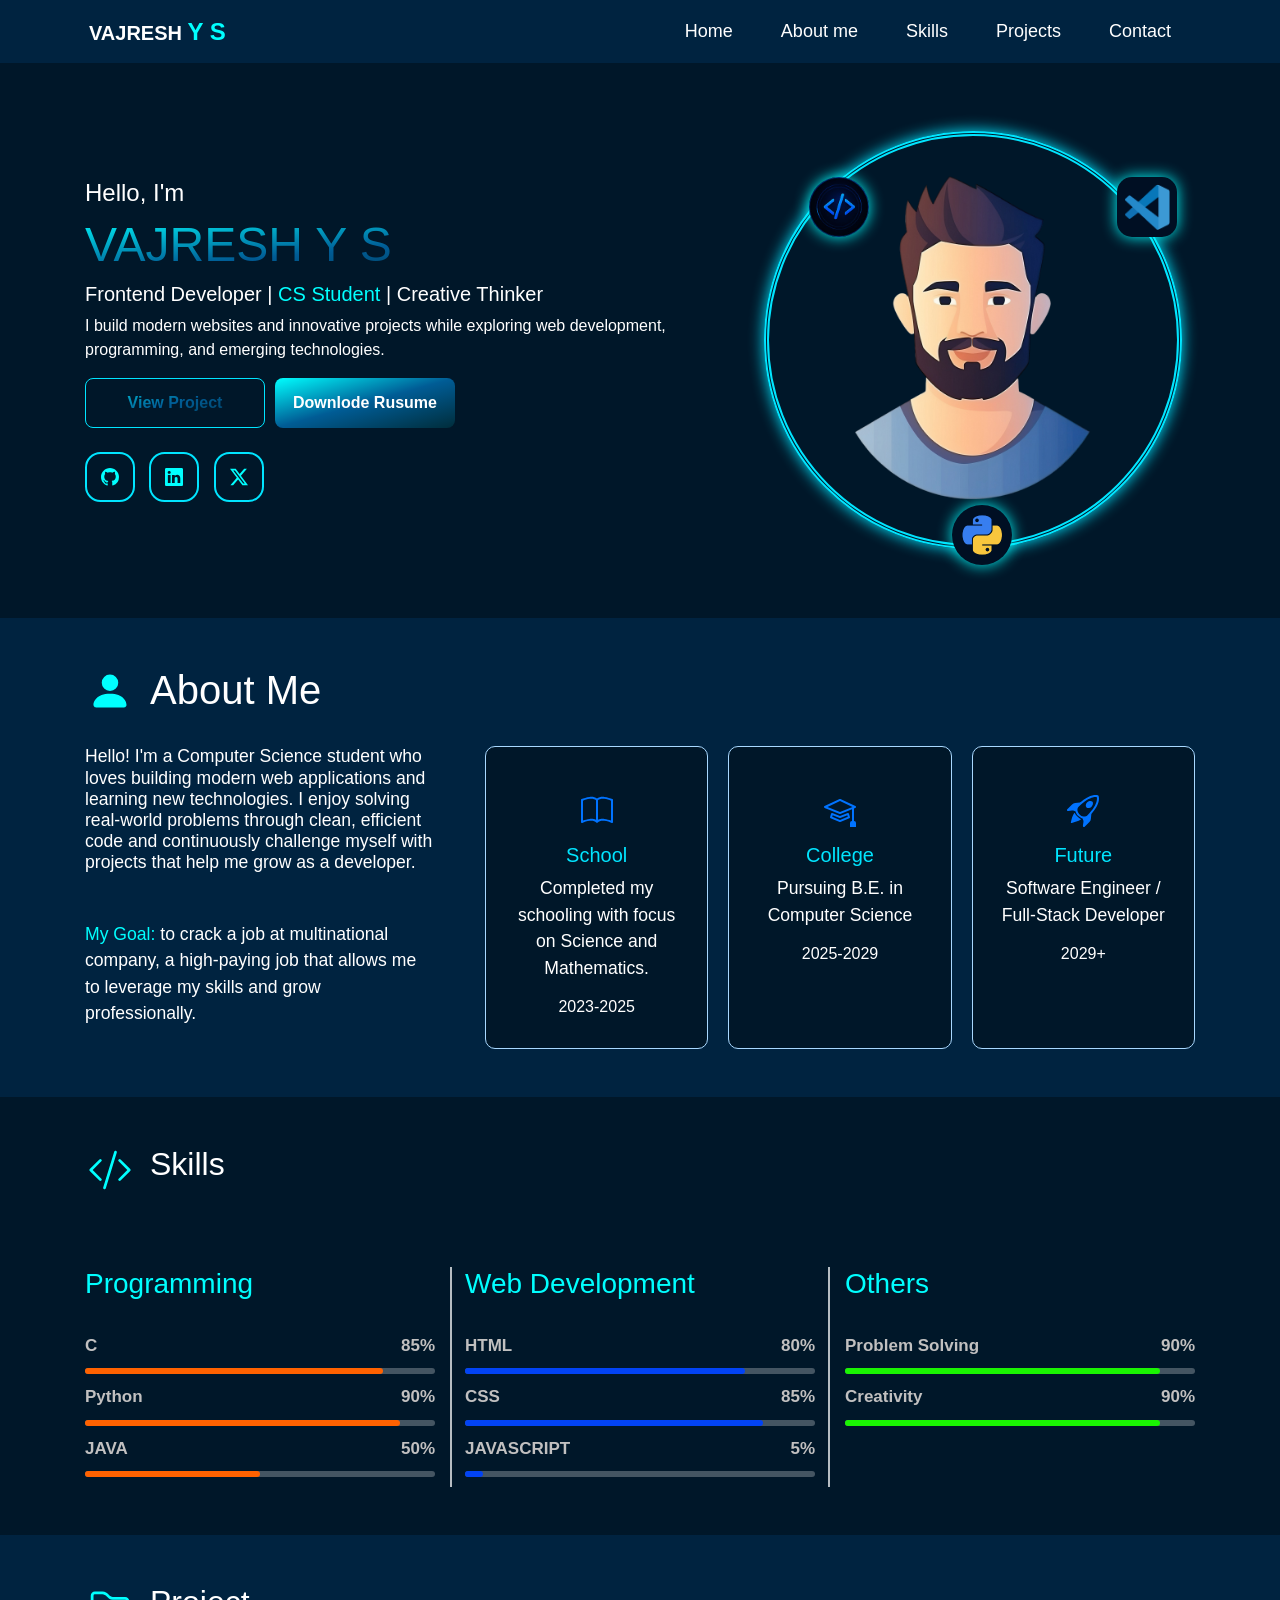
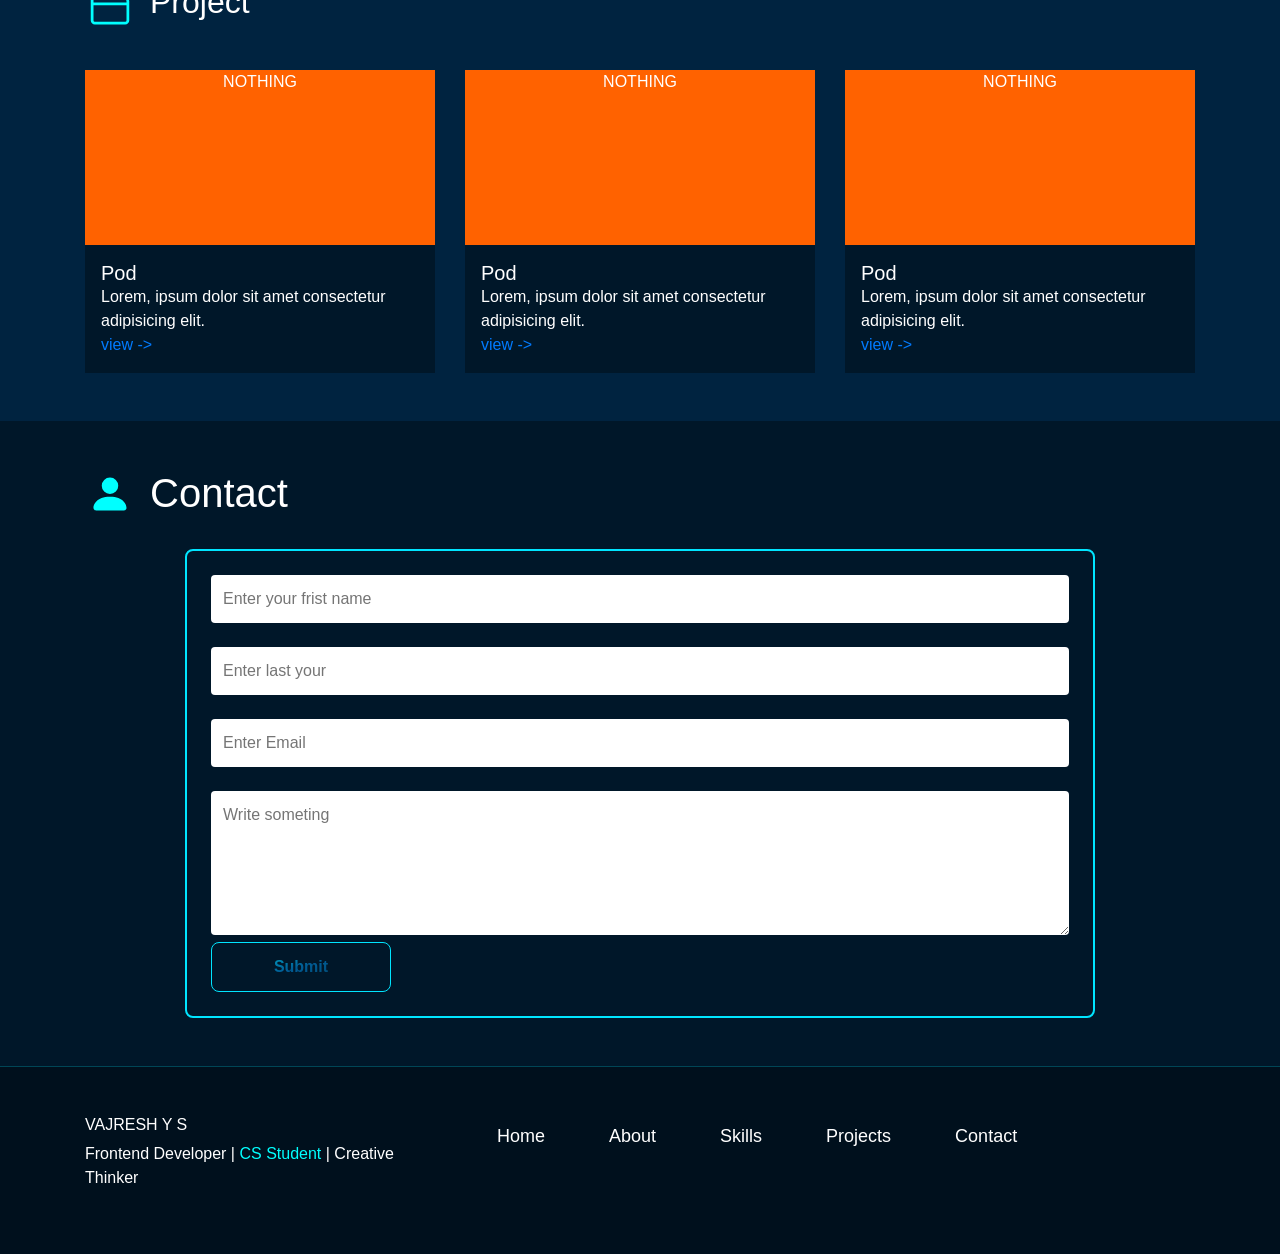
==== index.html @ bcf85f38 "new" ====
<!doctype html>
<html lang="en">

<head>
    <meta charset="UTF-8" />
    <meta name="viewport" content="width=device-width, initial-scale=1.0" />
    <title>Document</title>

    <link rel="stylesheet" href="style.css" />

    <link rel="stylesheet" href="https://stackpath.bootstrapcdn.com/bootstrap/4.5.2/css/bootstrap.min.css"
        integrity="sha384-JcKb8q3iqJ61gNV9KGb8thSsNjpSL0n8PARn9HuZOnIxN0hoP+VmmDGMN5t9UJ0Z" crossorigin="anonymous" />
    <script src="https://code.jquery.com/jquery-3.5.1.slim.min.js"
        integrity="sha384-DfXdz2htPH0lsSSs5nCTpuj/zy4C+OGpamoFVy38MVBnE+IbbVYUew+OrCXaRkfj"
        crossorigin="anonymous"></script>
    <script src="https://cdn.jsdelivr.net/npm/popper.js@1.16.1/dist/umd/popper.min.js"
        integrity="sha384-9/reFTGAW83EW2RDu2S0VKaIzap3H66lZH81PoYlFhbGU+6BZp6G7niu735Sk7lN"
        crossorigin="anonymous"></script>
    <script src="https://stackpath.bootstrapcdn.com/bootstrap/4.5.2/js/bootstrap.min.js"
        integrity="sha384-B4gt1jrGC7Jh4AgTPSdUtOBvfO8shuf57BaghqFfPlYxofvL8/KUEfYiJOMMV+rV"
        crossorigin="anonymous"></script>
</head>

<body>
    <header>
        <nav class="navbar navbar-expand-lg navbar-dark fixed-top">
            <div class="container d-flex flex-row">
                <a class="navbar-brand navbar-logo ml-1" href="#">
                    VAJRESH <span class="navbar-logo">Y S</span>
                </a>
                <button class="navbar-toggler" type="button" data-toggle="collapse" data-target="#navbarNavAltMarkup"
                    aria-controls="navbarNavAltMarkup" aria-expanded="false" aria-label="Toggle navigation">
                    <span class="navbar-toggler-icon"></span>
                </button>
                <div class="collapse navbar-collapse" id="navbarNavAltMarkup">
                    <div class="navbar-nav ml-auto">
                        <a class="nav-link" id="link" href="#home">Home</a>
                        <a class="nav-link" id="link" href="#aboutme">About me</a>
                        <a class="nav-link" id="link" href="#skills">Skills</a>
                        <a class="nav-link" id="link" href="#project">Projects</a>
                        <!-- <a class="nav-link" id="link" href="#">Resume</a> -->
                        <a class="nav-link" id="link" href="#contact">Contact</a>
                    </div>
                </div>
            </div>
        </nav>
    </header>
    <main>
        <section id="home">
            <div class="home-bg pt-5 pb-5">
                <div class="container d-flex flex-column justify-content-center">
                    <div class="row">
                        <div class="col-12 col-lg-7 order-2 order-lg-1 d-flex flex-column justify-content-center">
                            <div class="part1 text-white">
                                <h4>Hello, I'm</h4>
                                <h1>VAJRESH Y S</h1>
                                <h5 class="cs">
                                    Frontend Developer | <span>CS Student</span> | Creative Thinker
                                </h5>
                                <p>
                                    I build modern websites and innovative projects while exploring
                                    web development, programming, and emerging technologies.
                                </p>
                                <div class="two-button" style="display: flex">
                                    <button class="color-btn">View Project</button>
                                    <button class="outline-btn">Downlode Rusume</button>
                                </div>
                                <div class="social mt-4">
                                    <svg xmlns="http://www.w3.org/2000/svg" width="16" height="16" fill="currentColor"
                                        class="bi bi-github" viewBox="0 0 16 16">
                                        <path
                                            d="M8 0C3.58 0 0 3.58 0 8c0 3.54 2.29 6.53 5.47 7.59.4.07.55-.17.55-.38 0-.19-.01-.82-.01-1.49-2.01.37-2.53-.49-2.69-.94-.09-.23-.48-.94-.82-1.13-.28-.15-.68-.52-.01-.53.63-.01 1.08.58 1.23.82.72 1.21 1.87.87 2.33.66.07-.52.28-.87.51-1.07-1.78-.2-3.64-.89-3.64-3.95 0-.87.31-1.59.82-2.15-.08-.2-.36-1.02.08-2.12 0 0 .67-.21 2.2.82.64-.18 1.32-.27 2-.27s1.36.09 2 .27c1.53-1.04 2.2-.82 2.2-.82.44 1.1.16 1.92.08 2.12.51.56.82 1.27.82 2.15 0 3.07-1.87 3.75-3.65 3.95.29.25.54.73.54 1.48 0 1.07-.01 1.93-.01 2.2 0 .21.15.46.55.38A8.01 8.01 0 0 0 16 8c0-4.42-3.58-8-8-8" />
                                    </svg>
                                    <svg xmlns="http://www.w3.org/2000/svg" width="16" height="16" fill="currentColor"
                                        class="bi bi-linkedin" viewBox="0 0 16 16">
                                        <path
                                            d="M0 1.146C0 .513.526 0 1.175 0h13.65C15.474 0 16 .513 16 1.146v13.708c0 .633-.526 1.146-1.175 1.146H1.175C.526 16 0 15.487 0 14.854zm4.943 12.248V6.169H2.542v7.225zm-1.2-8.212c.837 0 1.358-.554 1.358-1.248-.015-.709-.52-1.248-1.342-1.248S2.4 3.226 2.4 3.934c0 .694.521 1.248 1.327 1.248zm4.908 8.212V9.359c0-.216.016-.432.08-.586.173-.431.568-.878 1.232-.878.869 0 1.216.662 1.216 1.634v3.865h2.401V9.25c0-2.22-1.184-3.252-2.764-3.252-1.274 0-1.845.7-2.165 1.193v.025h-.016l.016-.025V6.169h-2.4c.03.678 0 7.225 0 7.225z" />
                                    </svg>
                                    <svg xmlns="http://www.w3.org/2000/svg" width="16" height="16" fill="currentColor"
                                        class="bi bi-twitter-x" viewBox="0 0 16 16">
                                        <path
                                            d="M12.6.75h2.454l-5.36 6.142L16 15.25h-4.937l-3.867-5.07-4.425 5.07H.316l5.733-6.57L0 .75h5.063l3.495 4.633L12.601.75Zm-.86 13.028h1.36L4.323 2.145H2.865z" />
                                    </svg>
                                </div>
                            </div>
                        </div>
                        <div class="col-12 d-lg-none order-1 order-lg-2">
                            <div class="orbit">
                                <img src="/img/logo.jpg" class="coder-logo" />
                                <img src="/img/vs.png" class="vs-logo" />
                                <img src="/img/py.png" class="py-logo" />
                            </div>
                            <div>
                                <img src="/img/pro.png" class="photo" />
                            </div>
                        </div>
                        <div
                            class="col-lg-5 d-none d-lg-flex order-lg-2 justify-content-center align-items-center home-image-column">
                            <div class="orbit">
                                <img src="/img/logo.jpg" class="coder-logo" />
                                <img src="/img/vs.png" class="vs-logo" />
                                <img src="/img/py.png" class="py-logo" />
                            </div>
                            <div>
                                <img src="/img/pro.png" class="photo" />
                            </div>
                        </div>
                    </div>
                </div>
            </div>
        </section>
        <section id="aboutme">
            <div class="about-bg pt-5 pb-5">
                <div class="container">
                    <div class="row">
                        <!-- <div class="cir"></div> -->
                        <div class="col-12 d-flex flex-row pb-4">
                            <div>
                                <svg xmlns="http://www.w3.org/2000/svg" width="16" height="16" fill="currentColor"
                                    class="bi bi-person-fill" viewBox="0 0 16 16">
                                    <path d="M3 14s-1 0-1-1 1-4 6-4 6 3 6 4-1 1-1 1zm5-6a3 3 0 1 0 0-6 3 3 0 0 0 0 6" />
                                </svg>
                            </div>
                            <div>
                                <h1>About Me</h1>
                            </div>
                        </div>
                        <div class="col-4 text-white">
                            <h6 class="about-text">
                                Hello! I'm a Computer Science student who loves building modern
                                web applications and learning new technologies. I enjoy solving
                                real-world problems through clean, efficient code and
                                continuously challenge myself with projects that help me grow as
                                a developer.
                            </h6>
                            <p class="mt-5 about-goal">
                                <span>My Goal:</span> to crack a job at multinational company, a
                                high-paying job that allows me to leverage my skills and grow
                                professionally.
                            </p>
                        </div>
                        <div class=" about-card d-flex flex-row col-8 text-white">
                            <div class="card-1 text-center">
                                <svg xmlns="http://www.w3.org/2000/svg" width="16" height="16" fill="currentColor"
                                    class="bi bi-book" viewBox="0 0 16 16">
                                    <path
                                        d="M1 2.828c.885-.37 2.154-.769 3.388-.893 1.33-.134 2.458.063 3.112.752v9.746c-.935-.53-2.12-.603-3.213-.493-1.18.12-2.37.461-3.287.811zm7.5-.141c.654-.689 1.782-.886 3.112-.752 1.234.124 2.503.523 3.388.893v9.923c-.918-.35-2.107-.692-3.287-.81-1.094-.111-2.278-.039-3.213.492zM8 1.783C7.015.936 5.587.81 4.287.94c-1.514.153-3.042.672-3.994 1.105A.5.5 0 0 0 0 2.5v11a.5.5 0 0 0 .707.455c.882-.4 2.303-.881 3.68-1.02 1.409-.142 2.59.087 3.223.877a.5.5 0 0 0 .78 0c.633-.79 1.814-1.019 3.222-.877 1.378.139 2.8.62 3.681 1.02A.5.5 0 0 0 16 13.5v-11a.5.5 0 0 0-.293-.455c-.952-.433-2.48-.952-3.994-1.105C10.413.809 8.985.936 8 1.783" />
                                </svg>
                                <h5>School</h5>
                                <p>Completed my schooling with focus on Science and Mathematics.</p>
                                <h6>2023-2025</h6>
                            </div>
                            <div class="card-2 text-center">
                                <svg xmlns="http://www.w3.org/2000/svg" width="16" height="16" fill="currentColor"
                                    class="bi bi-mortarboard" viewBox="0 0 16 16">
                                    <path
                                        d="M8.211 2.047a.5.5 0 0 0-.422 0l-7.5 3.5a.5.5 0 0 0 .025.917l7.5 3a.5.5 0 0 0 .372 0L14 7.14V13a1 1 0 0 0-1 1v2h3v-2a1 1 0 0 0-1-1V6.739l.686-.275a.5.5 0 0 0 .025-.917zM8 8.46 1.758 5.965 8 3.052l6.242 2.913z" />
                                    <path
                                        d="M4.176 9.032a.5.5 0 0 0-.656.327l-.5 1.7a.5.5 0 0 0 .294.605l4.5 1.8a.5.5 0 0 0 .372 0l4.5-1.8a.5.5 0 0 0 .294-.605l-.5-1.7a.5.5 0 0 0-.656-.327L8 10.466zm-.068 1.873.22-.748 3.496 1.311a.5.5 0 0 0 .352 0l3.496-1.311.22.748L8 12.46z" />
                                </svg>
                                <h5>College</h5>
                                <p>Pursuing B.E. in Computer Science</p>
                                <h6>2025-2029</h6>
                            </div>
                            <div class="card-3 text-center">
                                <svg xmlns="http://www.w3.org/2000/svg" width="16" height="16" fill="currentColor"
                                    class="bi bi-rocket-takeoff" viewBox="0 0 16 16">
                                    <path
                                        d="M9.752 6.193c.599.6 1.73.437 2.528-.362s.96-1.932.362-2.531c-.599-.6-1.73-.438-2.528.361-.798.8-.96 1.933-.362 2.532" />
                                    <path
                                        d="M15.811 3.312c-.363 1.534-1.334 3.626-3.64 6.218l-.24 2.408a2.56 2.56 0 0 1-.732 1.526L8.817 15.85a.51.51 0 0 1-.867-.434l.27-1.899c.04-.28-.013-.593-.131-.956a9 9 0 0 0-.249-.657l-.082-.202c-.815-.197-1.578-.662-2.191-1.277-.614-.615-1.079-1.379-1.275-2.195l-.203-.083a10 10 0 0 0-.655-.248c-.363-.119-.675-.172-.955-.132l-1.896.27A.51.51 0 0 1 .15 7.17l2.382-2.386c.41-.41.947-.67 1.524-.734h.006l2.4-.238C9.005 1.55 11.087.582 12.623.208c.89-.217 1.59-.232 2.08-.188.244.023.435.06.57.093q.1.026.16.045c.184.06.279.13.351.295l.029.073a3.5 3.5 0 0 1 .157.721c.055.485.051 1.178-.159 2.065m-4.828 7.475.04-.04-.107 1.081a1.54 1.54 0 0 1-.44.913l-1.298 1.3.054-.38c.072-.506-.034-.993-.172-1.418a9 9 0 0 0-.164-.45c.738-.065 1.462-.38 2.087-1.006M5.205 5c-.625.626-.94 1.351-1.004 2.09a9 9 0 0 0-.45-.164c-.424-.138-.91-.244-1.416-.172l-.38.054 1.3-1.3c.245-.246.566-.401.91-.44l1.08-.107zm9.406-3.961c-.38-.034-.967-.027-1.746.163-1.558.38-3.917 1.496-6.937 4.521-.62.62-.799 1.34-.687 2.051.107.676.483 1.362 1.048 1.928.564.565 1.25.941 1.924 1.049.71.112 1.429-.067 2.048-.688 3.079-3.083 4.192-5.444 4.556-6.987.183-.771.18-1.345.138-1.713a3 3 0 0 0-.045-.283 3 3 0 0 0-.3-.041Z" />
                                    <path
                                        d="M7.009 12.139a7.6 7.6 0 0 1-1.804-1.352A7.6 7.6 0 0 1 3.794 8.86c-1.102.992-1.965 5.054-1.839 5.18.125.126 3.936-.896 5.054-1.902Z" />
                                </svg>
                                <h5>Future</h5>
                                <div class="d-flex flex-column justify-content-space-between">
                                    <p>Software Engineer / Full-Stack Developer</p>
                                    <h6>2029+</h6>
                                </div>
                            </div>
                        </div>
                    </div>
                </div>
            </div>
        </section>
        <section id="skills">
            <div class="skills-bg pt-5 pb-5">
                <div class="container">
                    <div class="row">
                        <div class="col-12 d-flex flex-row pb-4 mb-5">
                            <svg xmlns="http://www.w3.org/2000/svg" width="16" height="16" fill="currentColor"
                                class="bi bi-code-slash" viewBox="0 0 16 16">
                                <path
                                    d="M10.478 1.647a.5.5 0 1 0-.956-.294l-4 13a.5.5 0 0 0 .956.294zM4.854 4.146a.5.5 0 0 1 0 .708L1.707 8l3.147 3.146a.5.5 0 0 1-.708.708l-3.5-3.5a.5.5 0 0 1 0-.708l3.5-3.5a.5.5 0 0 1 .708 0m6.292 0a.5.5 0 0 0 0 .708L14.293 8l-3.147 3.146a.5.5 0 0 0 .708.708l3.5-3.5a.5.5 0 0 0 0-.708l-3.5-3.5a.5.5 0 0 0-.708 0" />
                            </svg>
                            <h2 class="text-white">Skills</h2>
                        </div>
                        <div class="col-4">
                            <h3 class="skills-text">Programming</h3>
                            <div class="skills-per">
                                <span>C</span>
                                <span>85%</span>
                            </div>
                            <div class="box1">
                                <div class="for-c">

                                </div>
                            </div>
                            <div class="skills-per">
                                <span>Python</span>
                                <span>90%</span>
                            </div>
                            <div class="box1">
                                <div class="for-py">

                                </div>
                            </div>
                            <div class="skills-per">
                                <span>JAVA</span>
                                <span>50%</span>
                            </div>
                            <div class="box1">
                                <div class="for-java">

                                </div>
                            </div>
                        </div>
                        <div class="col-4 bor">
                            <h3 class="skills-text">Web Development</h3>
                            <div class="skills-per">
                                <span>HTML</span>
                                <span>80%</span>
                            </div>
                            <div class="box1">
                                <div class="for-html">

                                </div>
                            </div>
                            <div class="skills-per">
                                <span>CSS</span>
                                <span>85%</span>
                            </div>
                            <div class="box1">
                                <div class="for-css">

                                </div>
                            </div>
                            <div class="skills-per">
                                <span>JAVASCRIPT</span>
                                <span>5%</span>
                            </div>
                            <div class="box1">
                                <div class="for-js">

                                </div>
                            </div>
                        </div>
                        <div class="col-4">
                            <h3 class="skills-text">Others</h3>
                            <div class="skills-per">
                                <span>Problem Solving</span>
                                <span>90%</span>
                            </div>
                            <div class="box1">
                                <div class="for-prob">

                                </div>
                            </div>
                            <div class="skills-per">
                                <span>Creativity</span>
                                <span>90%</span>
                            </div>
                            <div class="box1">
                                <div class="for-creat">

                                </div>
                            </div>
                        </div>
                    </div>
                </div>
            </div>
            </div>
        </section>
        <section id="project">
            <div class="about-bg pt-5 pb-5">
                <div class="container">
                    <div class="row">
                        <div class="col-12 d-flex flex-row">
                            <svg xmlns="http://www.w3.org/2000/svg" width="16" height="16" fill="currentColor"
                                class="bi bi-folder2" viewBox="0 0 16 16">
                                <path
                                    d="M1 3.5A1.5 1.5 0 0 1 2.5 2h2.764c.958 0 1.76.56 2.311 1.184C7.985 3.648 8.48 4 9 4h4.5A1.5 1.5 0 0 1 15 5.5v7a1.5 1.5 0 0 1-1.5 1.5h-11A1.5 1.5 0 0 1 1 12.5zM2.5 3a.5.5 0 0 0-.5.5V6h12v-.5a.5.5 0 0 0-.5-.5H9c-.964 0-1.71-.629-2.174-1.154C6.374 3.334 5.82 3 5.264 3zM14 7H2v5.5a.5.5 0 0 0 .5.5h11a.5.5 0 0 0 .5-.5z" />
                            </svg>
                            <h2 class="mb-5">Project</h2>
                        </div>
                        <div class="col-4 pro-cardss">
                            <div>
                                <p class="pro-cards text-center">NOTHING</p>
                            </div>
                            <div class="pro-des d-flex flex-row p-3">
                                <div>
                                    <h5 class="m-0">Pod </h5>
                                    <p class="m-0">Lorem, ipsum dolor sit amet consectetur adipisicing elit. </p>
                                    <a href="">view -></a>
                                </div>
                            </div>
                        </div>
                        <div class="col-4 pro-cardss">
                            <div>
                                <p class="pro-cards text-center">NOTHING</p>
                            </div>
                            <div class="pro-des d-flex flex-row p-3">
                                <div>
                                    <h5 class="m-0">Pod </h5>
                                    <p class="m-0">Lorem, ipsum dolor sit amet consectetur adipisicing elit. </p>
                                    <a href="">view -></a>
                                </div>
                            </div>
                        </div>
                        <div class="col-4 pro-cardss">
                            <div>
                                <p class="pro-cards text-center">NOTHING</p>
                            </div>
                            <div class="pro-des d-flex flex-row p-3">
                                <div>
                                    <h5 class="m-0">Pod </h5>
                                    <p class="m-0">Lorem, ipsum dolor sit amet consectetur adipisicing elit. </p>
                                    <a href="">view -></a>
                                </div>
                            </div>
                        </div>
                    </div>
                </div>
            </div>
        </section>
        <section id="contact">
            <div class="skills-bg pt-5 pb-5 text-white">
                <div class="container">
                    <div class="row">
                        <div class="col-12 d-flex flex-row pb-4">
                            <div>
                                <svg xmlns="http://www.w3.org/2000/svg" width="16" height="16" fill="currentColor"
                                    class="bi bi-person-fill" viewBox="0 0 16 16">
                                    <path d="M3 14s-1 0-1-1 1-4 6-4 6 3 6 4-1 1-1 1zm5-6a3 3 0 1 0 0-6 3 3 0 0 0 0 6" />
                                </svg>
                            </div>
                            <div>
                                <h1>Contact</h1>
                            </div>
                        </div>
                        <div class="col-12 d-flex flex-row justify-content-center">
                            <form class="cont-in">
                                <input type="text" id="name" placeholder="Enter your frist name" class="in"
                                    required><br><br>
                                <input type="text" id="name" placeholder="Enter last your" class="in" required><br><br>
                                <input type="email" id="email" placeholder="Enter Email" class="in" required><br><br>
                                <textarea rows="5" placeholder="Write someting" required></textarea><br>
                                <input type="submit" class="color-btn">
                            </form>
                        </div>
                    </div>
                </div>
            </div>
        </section>
    </main>
    <footer>
        <div class="container pt-5 pb-5">
            <div class="row">
                <div class="col-4">
                    <div>
                        <h6>VAJRESH Y S</h6>
                        <p class="cs">
                            Frontend Developer | <span>CS Student</span> | Creative Thinker
                        </p>
                    </div>
                </div>
                <div class="col-4">
                    <div class="d-flex">
                        <a class="nav-link" id="footer-link" href="#home">Home</a>
                        <a class="nav-link" id="footer-link" href="#aboutme">About</a>
                        <a class="nav-link" id="footer-link" href="#skills">Skills</a>
                        <a class="nav-link" id="footer-link" href="#project">Projects</a>
                        <!-- <a class="nav-link" id="footer-link" href="#">Resume</a> -->
                        <a class="nav-link" id="footer-link" href="#contact">Contact</a>
                    </div>
                </div>
            </div>
        </div>
    </footer>
</body>

</html>
---- style.css ----
@import url('https://fonts.googleapis.com/css2?family=Bree+Serif&family=Caveat:wght@400;700&family=Lobster&family=Monoton&family=Open+Sans:ital,wght@0,400;0,700;1,400;1,700&family=Playfair+Display+SC:ital,wght@0,400;0,700;1,700&family=Playfair+Display:ital,wght@0,400;0,700;1,700&family=Roboto:ital,wght@0,400;0,700;1,400;1,700&family=Source+Sans+Pro:ital,wght@0,400;0,700;1,700&family=Work+Sans:ital,wght@0,400;0,700;1,700&display=swap');

:root {
    --aqua: aqua;
    --white: #fff;
    --dark-bg: #001729;
    --light-bg: #002340;
    --shadow: 0px 0px 15px rgba(0, 255, 255, 0.312);
    --border: #00e5ff;
    --comeup: translatez(5px) translateY(-3px);
    --gradient-color: linear-gradient(to bottom right, aqua, rgb(0, 92, 149), rgb(0, 45, 59));
}




* {
    font-family: "Poppins", sans-serif;
    padding: 0px;
    margin: 0px;
    box-sizing: border-box;
    font-family: 'Segoe UI', Tahoma, Geneva, Verdana, sans-serif;
}

nav {
    background-color: #002340;
}

.navbar-logo {
    font-size: 24px;
    font-weight: 600;
}

#link {
    color: var(--white);
    margin: 0px 1rem;
    font-weight: 500;
    font-size: 18px;
}

.navbar-nav a {
    position: relative;
    max-width: max-content;
    padding: 10px;
    transition: 1000ms;
}

.navbar-nav a::before {
    content: '';
    position: absolute;
    bottom: 0;
    left: 0;
    height: 3px;
    width: 0;
    border-radius: 2px;
    transition: 100ms;
    background-color: var(--aqua);
}

.navbar-nav a:hover::before {
    width: 100%;
}

span {
    color: var(--aqua);
}

.home-bg {
    position: relative;
    margin-top: 3.9rem;
    /* background: linear-gradient(to bottom right, aqua 10%,#001729 40% ,aqua 100%); */
    background-color: var(--dark-bg);
}

.part1 h1 {
    font-weight: 500;
    font-size: 48px;
    color: transparent;
    text-shadow: 0px 0px 10px;
    background-image: var(--gradient-color);
    background-clip: text;
}

.photo {
    height: 500px;
    position: relative;
    width: 500px;
    display: flex;
    overflow: hidden;
    justify-content: center;
    align-items: center;
}

.coder-logo {
    position: absolute;
    border-radius: 100px;
    top: 100px;
}

.vs-logo {
    position: absolute;
    border-radius: 15px;
    padding: 7px;
    left: 432px;
    top: 100px;
}

.py-logo {
    position: absolute;
    border-radius: 50%;
    padding: 5px;
    bottom: -25px;
    left: 50%;
}

.orbit {
    position: absolute;
    width: 500px;
    height: 500px;
    border: 5px var(--border);
    border-style: double;
    box-shadow: 0px 0px 15px #00e5ff;
    border-radius: 50%;
    animation: rotation 8s linear infinite;
}

.orbit img {
    height: 60px;
    width: 60px;
    background-color: #000f23;
    box-shadow: 0px 0px 15px aqua;
    animation: counterOrbit 8s linear infinite;
}

@keyframes rotation {
    from {
        transform: rotateZ(0deg);
    }

    to {
        transform: rotatez(360deg);
    }
}

@keyframes counterOrbit {
    from {
        transform: rotate(0deg);
    }

    to {
        transform: rotate(-360deg);
    }
}


.color-btn {
    position: relative;
    background-image: var(--gradient-color);
    background-clip: text;
    color: transparent;
    height: 50px;
    width: 180px;
    border: 1px solid var(--border);
    border-radius: 8px;
    margin-right: 10px;
    font-weight: bold;
}

.color-btn:hover {
    z-index: 1;
    color: var(--white);
    border: none;
    background: var(--gradient-color);
    transform: var(--comeup);
    box-shadow: var(--shadow);
}

.outline-btn {
    color: var(--white);
    height: 50px;
    width: 180px;
    background-image: var(--gradient-color);
    border-radius: 8px;
    border: none;
    font-weight: bold;
}

.outline-btn:hover {
    background: var(--gradient-color);
    background-clip: text;
    color: transparent;
    border: 1px solid var(--border);
    transform: var(--comeup);
    box-shadow: var(--shadow);
}

.bi-download {
    margin-right: 10px;
}

.bi-download:hover {
    color: var(--white);
}

.social .bi {
    color: var(--aqua);
    margin-right: 10px;
    height: 50px;
    width: 50px;
    padding: 14px;
    background: var(--dark-bg);
    border-radius: 31%;
    border: 2px solid var(--border);
}

.social .bi:hover {
    background: var(--gradient-color);
    color: var(--white);
    transform: var(--comeup) scale(1.1);
    box-shadow: var(--shadow);
}

.about-bg {
    background-color: var(--light-bg);
    color: var(--white);
}

.bi-person-fill,
.bi-code-slash,
.bi-folder2 {
    height: 50px;
    width: 50px;
    padding: 3px;
    margin-right: 15px;
    color: var(--aqua);
}

.about-card .card-1,
.about-card .card-2,
.about-card .card-3 {
    height: 100%;
    width: 100%;
    background: var(--dark-bg);
    border: 1px solid #a8d8ff;
    border-radius: 10px;
    margin-left: 20px;
    padding: 1.5rem;
}

.about-card .card-1:hover,
.about-card .card-2:hover,
.about-card .card-3:hover {
    transform: var(--comeup);
    box-shadow: var(--shadow);
}

.about-card div svg {
    height: 2rem;
    width: 2rem;
    margin-top: 1.5rem;
    margin-bottom: 1rem;
}

.card-1 p,
.card-2 p,
.card-3 p {
    font-size: 1.1rem;
    font-weight: 500;
}

.card-1 h5,
.card-2 h5,
.card-3 h5 {
    color: #00e5ff;
}

.bi-rocket-takeoff,
.bi-mortarboard,
.bi-book {
    color: #0073ff;
}

.about-text,
.about-goal {
    font-size: 1.1rem;
    font-weight: 500;
}

.skills-bg {
    background: var(--dark-bg);
}

.skills-text {
    color: var(--aqua);
    margin-bottom: 2rem;
}

.box1 {
    background-color: #fff4;
    margin: 10px 0px;
    height: 6px;
    width: 100%;
    border-radius: 5px;

}

.skills-per {
    display: flex;
    justify-content: space-between;
    margin-bottom: 10px;
    font-size: 17px;
}

.skills-per span {
    color: rgb(193, 192, 192);
    font-weight: 600;
}

.for-c {
    background-color: #ff6200;
    height: 100%;
    width: 85%;
    border-radius: 5px;
}

.for-py {
    background-color: #ff6200;
    height: 100%;
    width: 90%;
    border-radius: 5px;
}

.for-java {
    background-color: #ff6200;
    height: 100%;
    width: 50%;
    border-radius: 5px;
}

.for-html {
    background-color: #0243f4;
    height: 100%;
    width: 80%;
    border-radius: 5px;
}

.for-css {
    background-color: #0243f4;
    height: 100%;
    width: 85%;
    border-radius: 5px;
}

.for-js {
    background-color: #0243f4;
    height: 100%;
    width: 5%;
    border-radius: 5px;
}

.for-prob {
    background-color: #1af402;
    height: 100%;
    width: 90%;
    border-radius: 5px;
}

.for-creat {
    background-color: #1af402;
    height: 100%;
    width: 90%;
    border-radius: 5px;
}

.bor::after {
    position: absolute;
    content: '';
    top: 0;
    left: 0;
    height: 100%;
    width: 100%;
    border-left: 2px solid #ffffffb6;
    border-right: 2px solid #ffffffb6;
}

.cir {
    position: absolute;
    height: 10px;
    width: 10px;
    border-radius: 50%;
    background-image: radial-gradient(#04cfea, transparent);
    box-shadow: 0px 0px 1000px #04cfea;
}

.pro-cards {
    height: 175px;
    width: 100%;
    background-color: #ff6200;
    margin: 0;
}

.pro-des {
    width: 100%;
    background: var(--dark-bg);
}

.pro-cardss:hover{
    transform: var(--comeup);
}

.cont-in {
    border: 2px solid var(--border);
    width: 100%;
    padding: 1.5rem;
    border-radius: 8px;
    margin: 0 100px;
}


textarea, .in {
    width: 100%;
    padding: 0.75rem;
    border: 1px solid #9aabb8;
    border-radius: 4px;
    font: inherit;
    border: none;
    outline: none;
}


footer {
    background: #00101d;
    border-top: 1px solid #00e5ff40;
    color: #fff;
}
#footer-link {
    color: var(--white);
    margin: 0px 1rem;
    font-weight: 500;
    font-size: 18px;
}

#footer-link:hover {
    color: var(--white);
    margin: 0px 1rem;
    font-weight: 500;
    font-size: 18px;
    /* width: 100%; */
    border-left: 2px solid;
    background: #042f46;
}

/* Responsive layouts */
img {
    max-width: 100%;
}

@media (min-width: 992px) {
    .home-image-column {
        position: relative;
        min-height: 460px;
    }

    .home-image-column > div:last-child {
        display: flex;
        width: 100%;
        align-items: center;
        justify-content: center;
    }

    .home-image-column .photo {
        width: min(100%, 420px);
        height: auto;
        aspect-ratio: 1;
        object-fit: cover;
    }

    .home-image-column .orbit {
        top: 50%;
        left: 50%;
        width: min(88%, 440px);
        height: auto;
        aspect-ratio: 1;
        translate: -50% -50%;
    }

    .home-image-column .coder-logo {
        top: 10%;
        left: 10%;
    }

    .home-image-column .vs-logo {
        top: 10%;
        right: 0;
        left: auto;
    }

    .home-image-column .py-logo {
        bottom: -5%;
        left: 45%;
    }
}

@media (max-width: 991.98px) {
    #link {
        margin: 0;
    }

    .navbar-nav a {
        max-width: none;
    }

    .navbar-nav a::before {
        display: none;
    }

    .home-bg {
        margin-top: 3.5rem;
    }

    .home-bg > .container > .row > .col-12.order-1 {
        min-height: clamp(260px, 55vw, 420px);
        display: flex;
        align-items: center;
        justify-content: center;
        overflow: hidden;
        position: relative;
    }

    .photo,
    .orbit {
        width: clamp(250px, 58vw, 400px);
        height: clamp(250px, 58vw, 400px);
    }

    .photo {
        object-fit: cover;
    }

    .orbit {
        left: 50%;
        top: 50%;
        translate: -50% -50%;
    }

    .coder-logo {
        top: 10%;
        left: 10%;
    }

    .vs-logo {
        left: auto;
        right: 0;
        top: 10%;
    }

    .py-logo {
        left: 45%;
        bottom: -5%;
    }

    #aboutme .row > .col-4,
    #aboutme .row > .about-card {
        flex: 0 0 100%;
        max-width: 100%;
    }

    #aboutme .about-card {
        margin-top: 1rem;
        padding: 0;
        gap: 1rem;
    }

    .about-card .card-1,
    .about-card .card-2,
    .about-card .card-3 {
        margin: 0;
    }

    #skills .row > .col-4 {
        flex: 0 0 50%;
        max-width: 50%;
        margin-bottom: 2rem;
    }

    #project .row > .col-4 {
        flex: 0 0 50%;
        max-width: 50%;
        margin-bottom: 1.5rem;
    }

    .cont-in {
        margin: 0;
    }
}

@media (max-width: 575.98px) {
    .navbar-logo {
        font-size: 20px;
    }

    .home-bg .container,
    .about-bg .container,
    .skills-bg .container {
        padding-left: 20px;
        padding-right: 20px;
    }

    .part1 h1 {
        font-size: clamp(2rem, 10vw, 2.8rem);
    }

    .part1 h5 {
        font-size: 1rem;
        line-height: 1.5;
    }

    .part1 p {
        line-height: 1.65;
    }

    .two-button {
        flex-wrap: wrap;
        gap: 0.75rem;
    }

    .color-btn,
    .outline-btn {
        width: auto;
        min-width: 150px;
        padding: 0 0.75rem;
    }

    #aboutme .about-card {
        flex-direction: column !important;
    }

    #skills .row > .col-4,
    #project .row > .col-4 {
        flex: 0 0 100%;
        max-width: 100%;
    }

    #skills .row > .col-4.bor::after {
        display: none;
    }

    .skills-text {
        margin-bottom: 1rem;
    }

    .cont-in {
        padding: 1rem;
    }

    footer .row > .col-4 {
        flex: 0 0 100%;
        max-width: 100%;
        text-align: center;
        margin-bottom: 1rem;
    }

    footer .row > .col-4 .d-flex {
        flex-wrap: wrap;
        justify-content: center;
    }

    #footer-link {
        margin: 0 0.25rem;
        padding: 0.5rem;
        font-size: 0.95rem;
    }
}
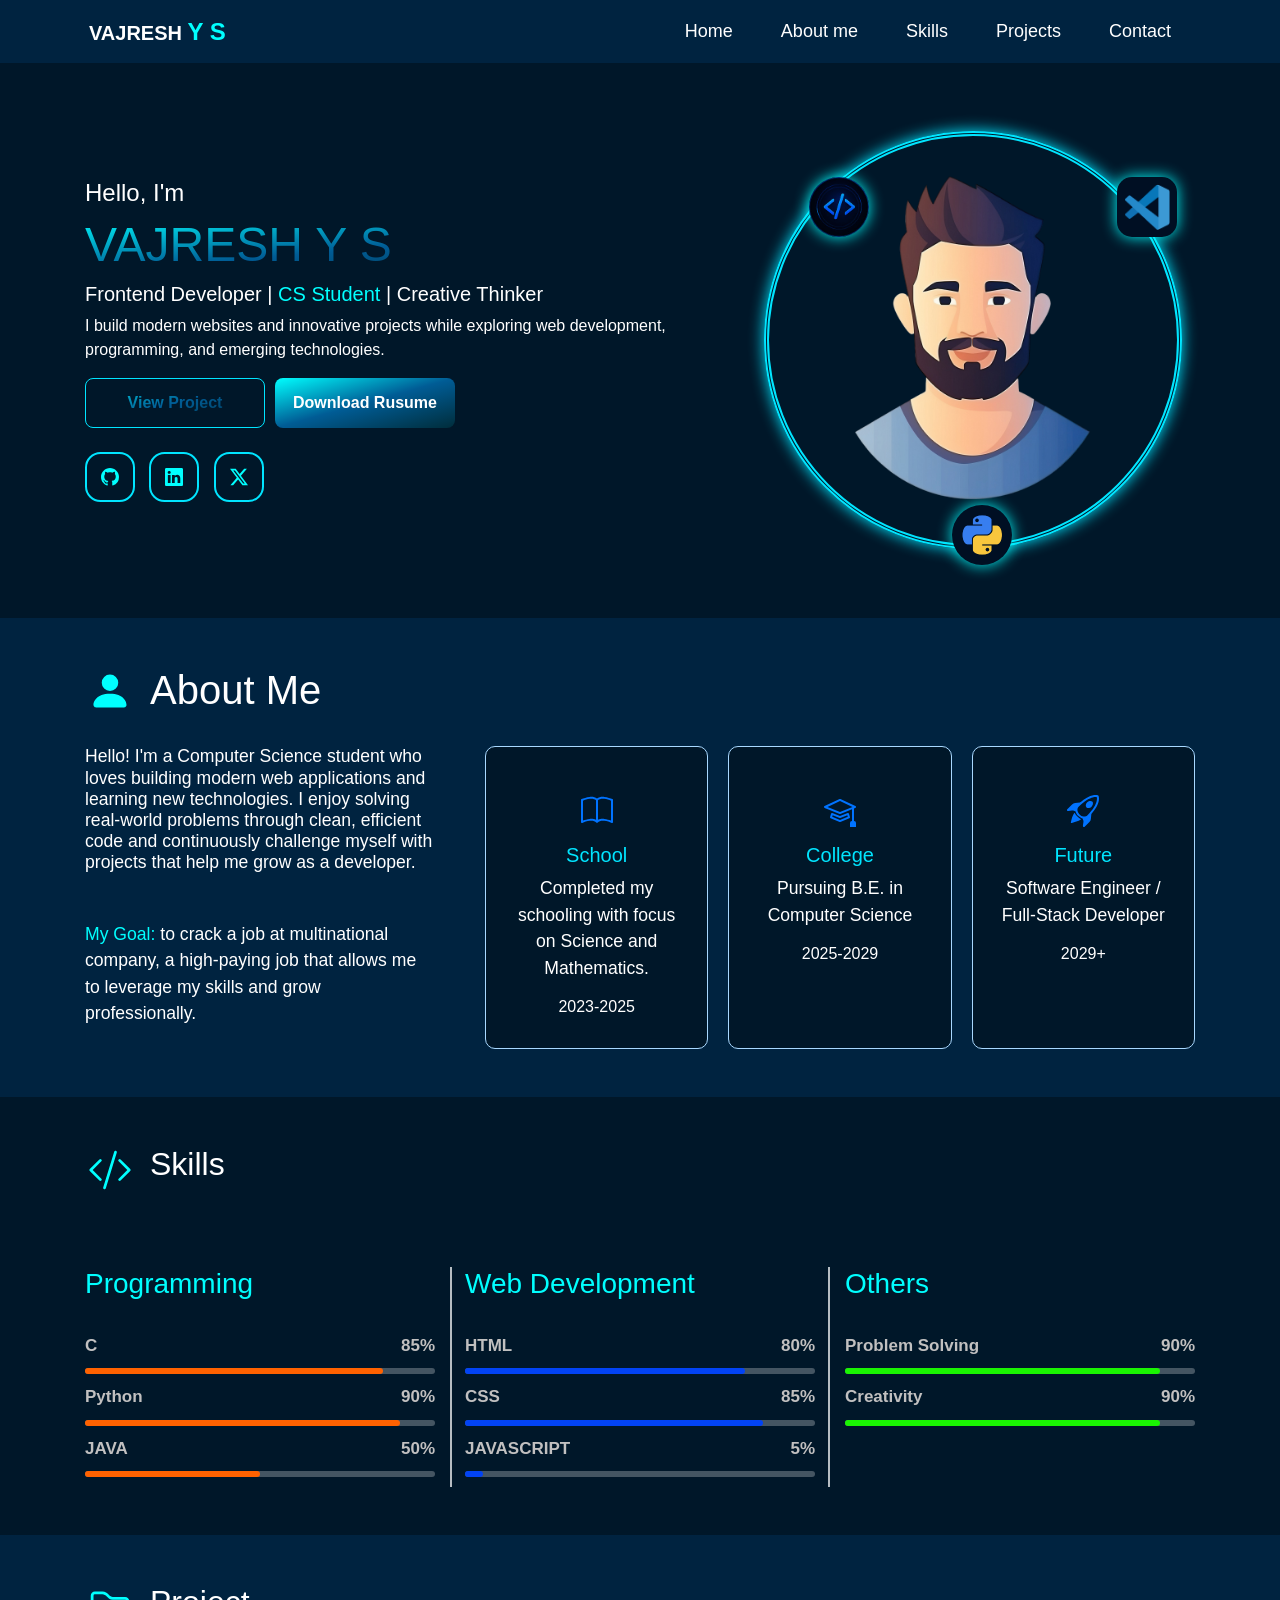
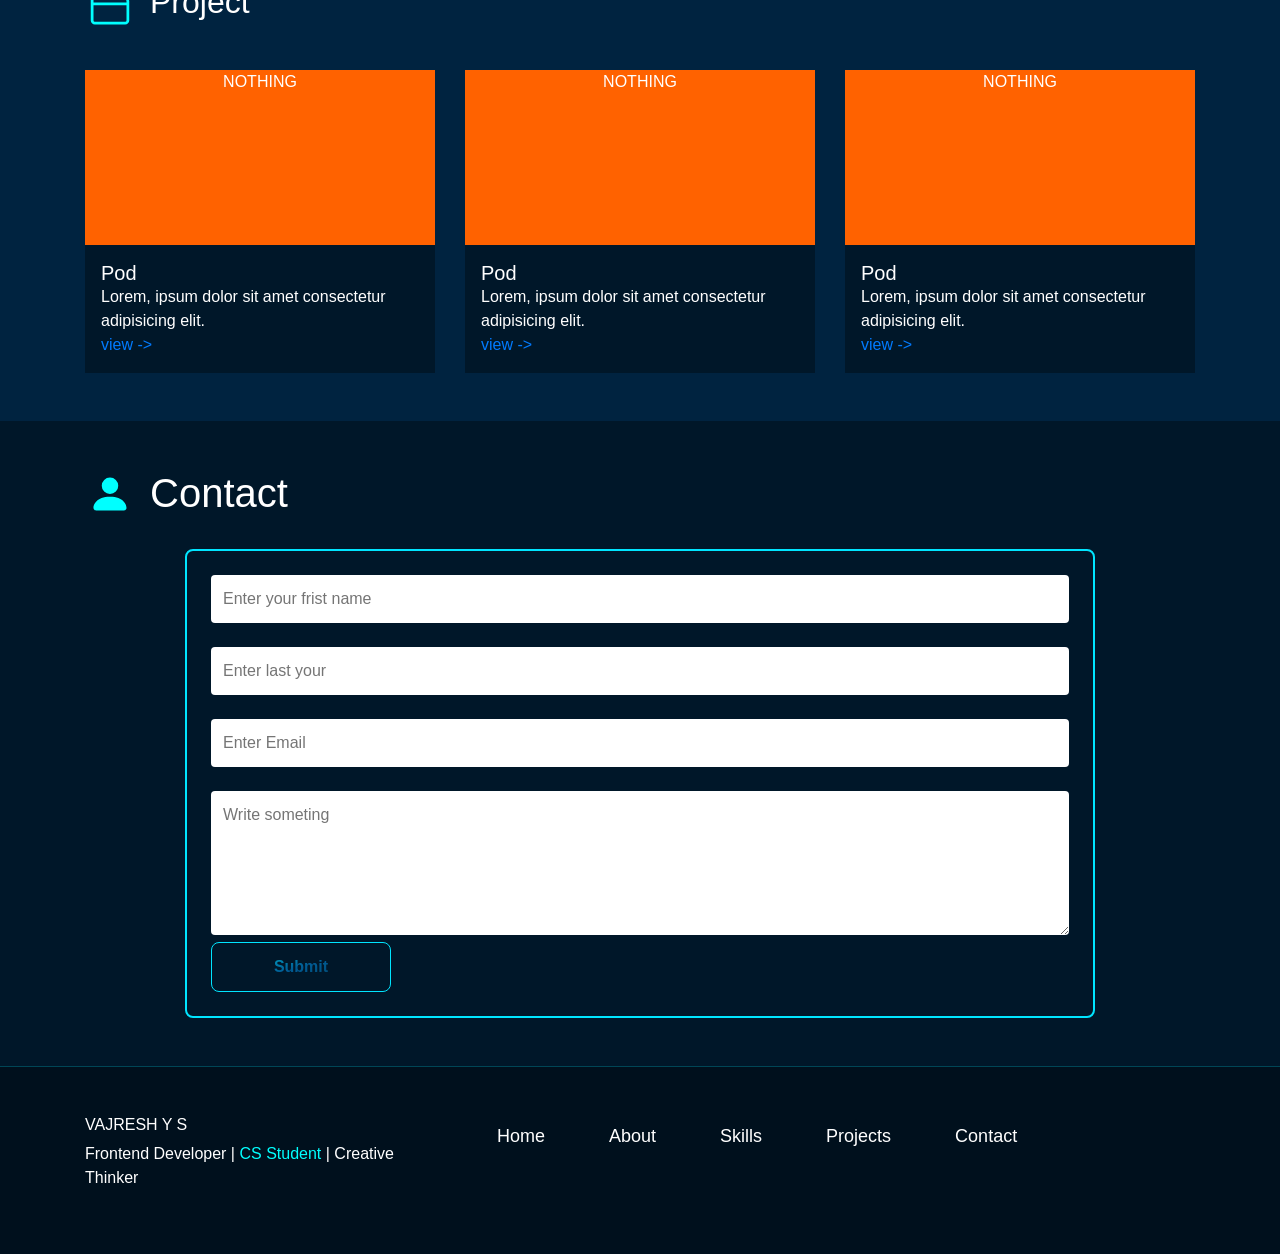
==== commit 70c6ae97: "added btn" ====
--- a/index.html
+++ b/index.html
@@ -4,7 +4,7 @@
 <head>
     <meta charset="UTF-8" />
     <meta name="viewport" content="width=device-width, initial-scale=1.0" />
-    <title>Document</title>
+    <title>Vajresh Y S | Portfolio</title>
 
     <link rel="stylesheet" href="style.css" />
 
@@ -63,7 +63,7 @@
                                 </p>
                                 <div class="two-button" style="display: flex">
                                     <button class="color-btn">View Project</button>
-                                    <button class="outline-btn">Downlode Rusume</button>
+                                    <button class="outline-btn">Download Rusume</button>
                                 </div>
                                 <div class="social mt-4">
                                     <svg xmlns="http://www.w3.org/2000/svg" width="16" height="16" fill="currentColor"
